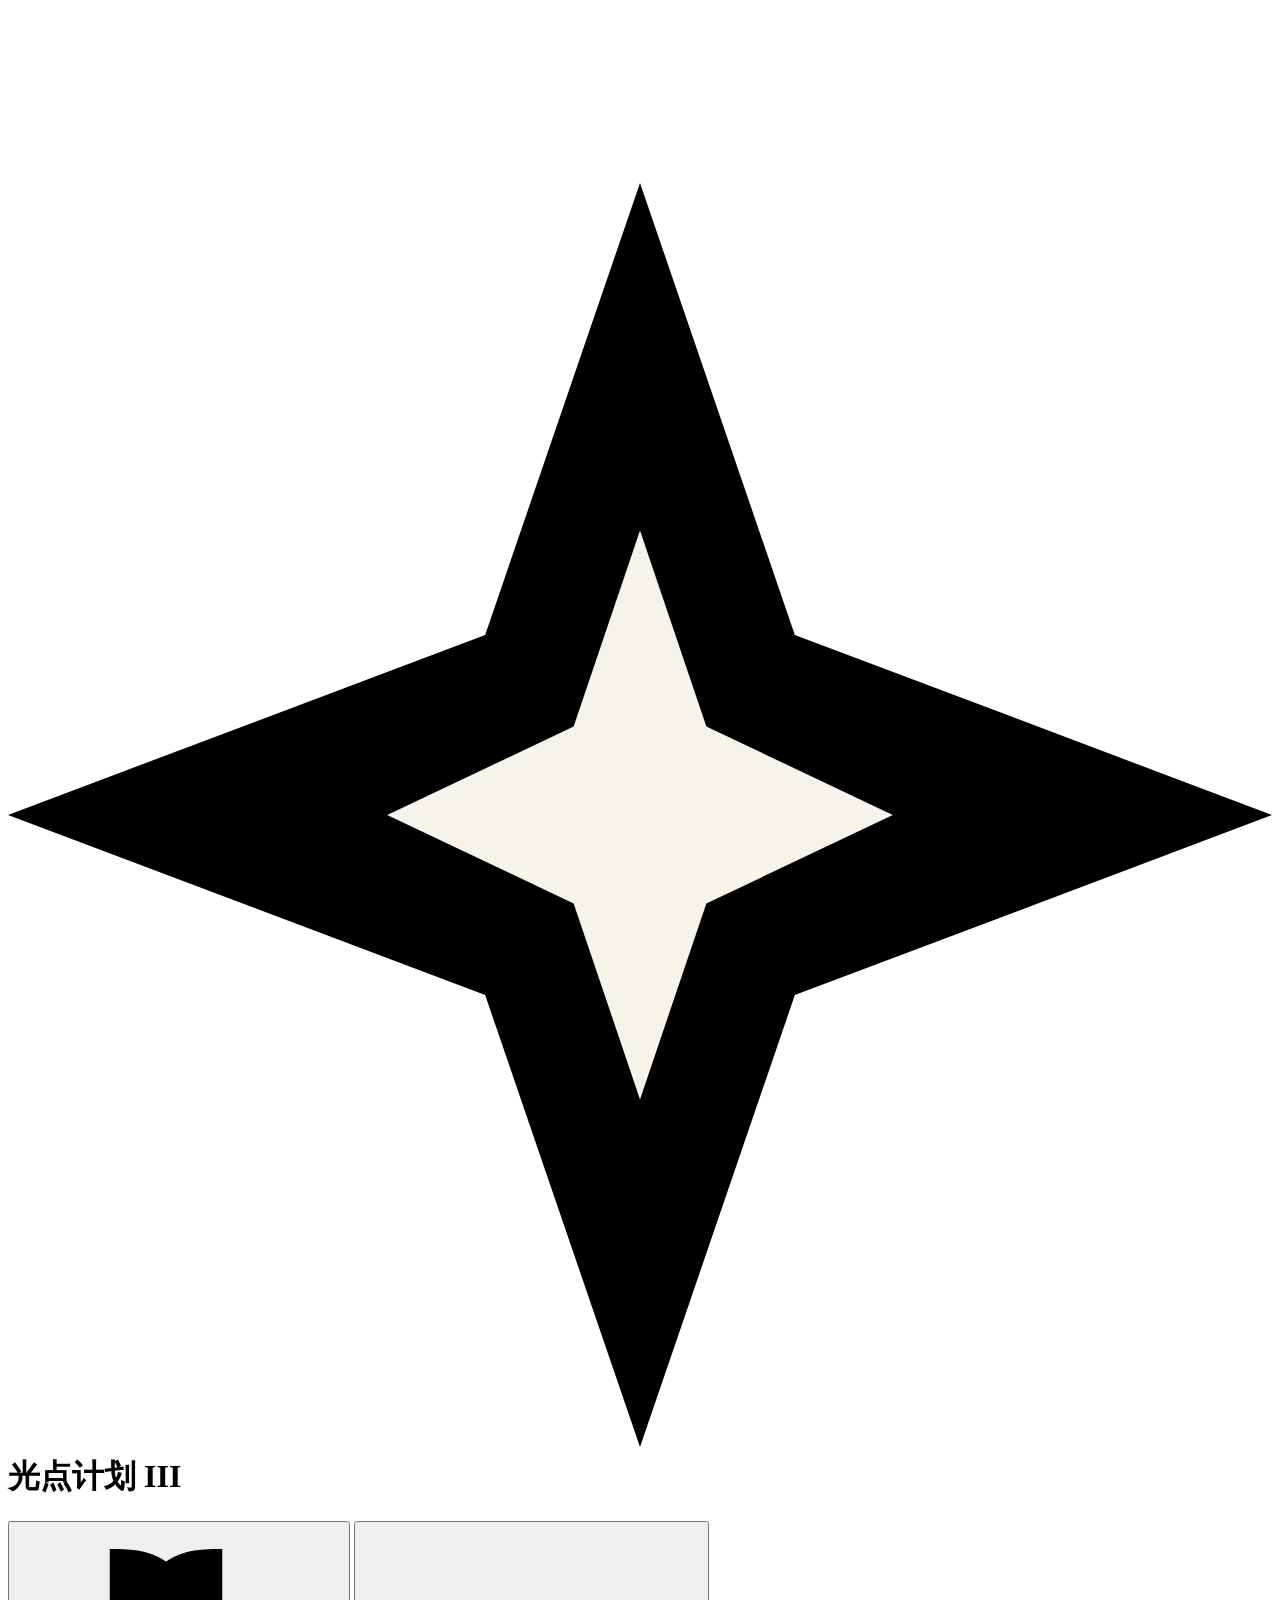
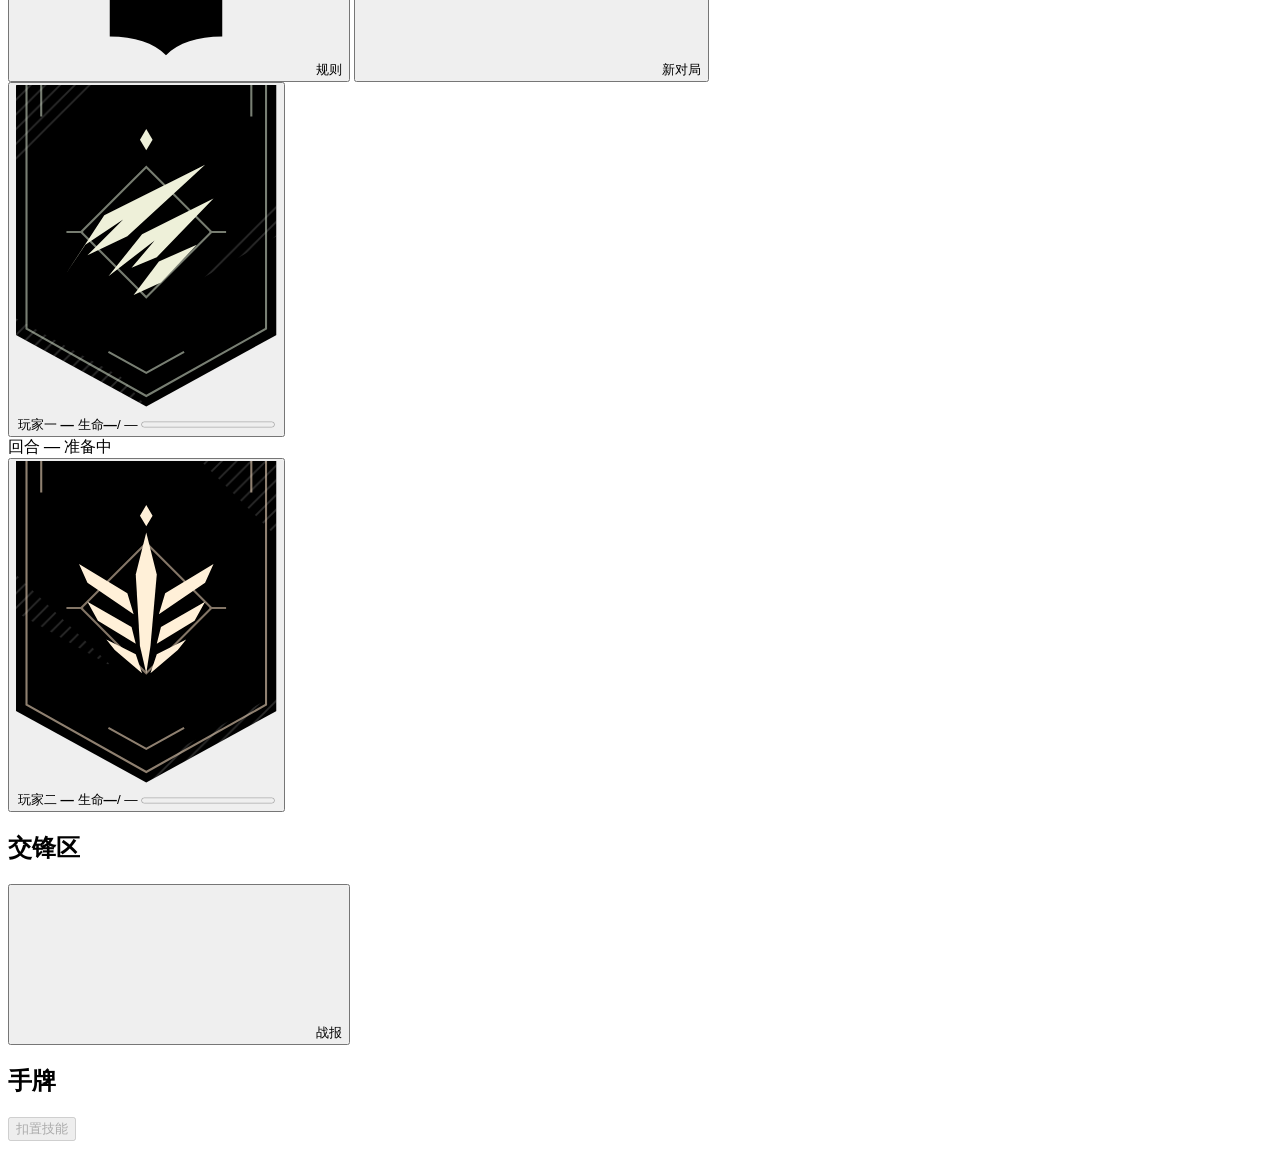
==== battle_ui/static/index.html @ a3306f03 "v0.0.1m10: 完成常规交锋、角色卡包与本机对战前端 打通动态交锋和 OpCode 结算，实装 WAA 东部四科与安诺琳，并提供只读 Displayer 和浏览器战场。归档规则取舍、回归测试和开" ====
<!doctype html>
<html lang="zh-CN">
<head>
  <meta charset="utf-8">
  <meta name="viewport" content="width=device-width, initial-scale=1">
  <meta name="theme-color" content="#f6f3eb">
  <title>光点计划 III · 对战</title>
  <link rel="stylesheet" href="/style.css">
  <script src="/app.js" defer></script>
</head>
<body>
  <svg xmlns="http://www.w3.org/2000/svg" class="symbol-sheet" aria-hidden="true">
    <defs>
      <symbol id="i-brand" viewBox="0 0 40 40">
        <path fill="currentColor" d="m20 0 4.9 14.3L40 20l-15.1 5.7L20 40l-4.9-14.3L0 20l15.1-5.7z"/>
        <path fill="#f6f3eb" d="m20 11 2.1 6.2L28 20l-5.9 2.8L20 29l-2.1-6.2L12 20l5.9-2.8z"/>
      </symbol>
      <symbol id="i-book" viewBox="0 0 24 24"><path d="M12 5v15m0-14C9 4 6 4 3 4v14c4 0 7 1 9 3 2-2 5-3 9-3V4c-3 0-6 0-9 2Z"/></symbol>
      <symbol id="i-plus" viewBox="0 0 24 24"><path d="M12 4v16M4 12h16"/></symbol>
      <symbol id="i-cross" viewBox="0 0 24 24"><path d="m5 5 14 14M19 5 5 19"/></symbol>
      <symbol id="i-arrow" viewBox="0 0 24 24"><path d="M3 12h17m-7-7 7 7-7 7"/></symbol>
      <symbol id="i-log" viewBox="0 0 24 24"><path d="M4 5h16M4 12h16M4 19h10"/></symbol>
      <symbol id="i-info" viewBox="0 0 24 24"><path d="m12 1 11 11-11 11L1 12Zm0 9v7m0-11v1.5"/></symbol>
      <symbol id="i-cards" viewBox="0 0 24 24"><path d="M8 3h12v15h-3M4 6h12v15H4z"/></symbol>
      <symbol id="i-draw" viewBox="0 0 24 24"><path d="m3 9 9-5 9 5-9 5Zm0 4 9 5 9-5M3 17l9 5 9-5"/></symbol>
      <symbol id="i-slash" viewBox="0 0 24 24"><path d="m5 19 4-4m-3-3 6 6m-3-4 9-11 2-1-1 5-9 8"/></symbol>
      <symbol id="i-pierce" viewBox="0 0 24 24"><path d="m3 21 13-13m-8 1 5 1 1 5m0-11 7-1-1 7-4-2z"/></symbol>
      <symbol id="i-blunt" viewBox="0 0 24 24"><path d="m4 21 9-9m-5-6 4-4 10 10-4 4z"/></symbol>
      <symbol id="i-block" viewBox="0 0 24 24"><path d="M12 2 3 6v6c0 4 4 7 9 10 5-3 9-6 9-10V6zM12 6v11"/></symbol>
      <symbol id="i-evade" viewBox="0 0 24 24"><path d="m3 15 7-7h5l-7 7m3 2 7-7h4"/></symbol>
      <symbol id="i-blank" viewBox="0 0 24 24"><path d="M4 4h16v16H4z"/></symbol>
      <symbol id="i-speed" viewBox="0 0 24 24"><path d="m3 17 9-10h4l-4 5m0 5 9-10"/></symbol>
      <symbol id="i-cost" viewBox="0 0 24 24"><path d="m12 2 8 10-8 10-8-10z"/></symbol>
      <symbol id="i-shield" viewBox="0 0 24 24"><path d="m12 2 8 3v7c0 4-5 8-8 10-3-2-8-6-8-10V5z"/></symbol>
      <symbol id="i-crossed" viewBox="0 0 24 24"><path d="m4 2 3 1 13 15-2 2L4 5zM20 2l-3 1-4 5m-4 4-5 6 2 2 5-6m4 4 4-4m-13 0 4 4"/></symbol>
      <pattern id="flag-hatch" width="7" height="7" patternUnits="userSpaceOnUse">
        <path d="M-2 2 2-2m-2 9 7-7m-2 9 4-4" stroke="white" stroke-opacity=".17" fill="none" stroke-width=".8"/>
      </pattern>
      <symbol id="standard-one" viewBox="0 0 124 156">
        <path fill="currentColor" d="M0 0h124v119l-62 34L0 119z"/>
        <path fill="url(#flag-hatch)" d="M0 0h36L0 36zm0 111 50 28 12 14L0 119zm124-57v18L78 98z"/>
        <g fill="none" stroke="#d7e2cd">
          <path opacity=".56" d="M5 0v116l57 32 57-32V0M12 0v15m100-15v15M44 127l18 10 18-10"/>
          <path opacity=".55" d="M31 70 62 39l31 31-31 31zM24 70h8m60 0h8"/>
        </g>
        <g fill="#eef0d9">
          <path d="m23 91 19-29 48-24-37 34-19 9 17-17-18 12z"/>
          <path d="m44 91 16-20 34-17-27 28-12 5 11-13z"/>
          <path d="m56 100 12-16 18-8-17 18z"/>
          <path d="m62 21 3 5-3 5-3-5z"/>
        </g>
      </symbol>
      <symbol id="standard-two" viewBox="0 0 124 156">
        <path fill="currentColor" d="M0 0h124v119l-62 34L0 119z"/>
        <path fill="url(#flag-hatch)" d="M124 0H88l36 36zm0 111-50 28-12 14 62-34zM0 54v18l46 26z"/>
        <g fill="none" stroke="#eed5bb">
          <path opacity=".6" d="M5 0v116l57 32 57-32V0M12 0v15m100-15v15M44 127l18 10 18-10"/>
          <path opacity=".55" d="m31 70 31-31 31 31-31 31zM24 70h8m60 0h8"/>
        </g>
        <g fill="#fff0d8">
          <path d="m62 34 5 20-3 34-2 13-3-13-2-34z"/>
          <path d="m30 49 23 14 3 10-22-15zm64 0L71 63l-3 10 22-15z"/>
          <path d="m34 67 21 12 2 8-18-11zm56 0L69 79l-2 8 18-11z"/>
          <path d="m43 85 14 7 3 9-13-11zm38 0-14 7-3 9 13-11zM62 21l3 5-3 5-3-5z"/>
        </g>
      </symbol>
    </defs>
  </svg>

  <header class="masthead">
    <div class="masthead-inner">
      <h1 class="wordmark"><svg aria-hidden="true" viewBox="0 0 40 40"><use href="#i-brand"/></svg>光点计划 <span>III</span></h1>
      <nav class="page-tools" aria-label="对局菜单">
        <button id="rules" type="button" class="btn btn-quiet"><svg class="icon" aria-hidden="true"><use href="#i-book"/></svg>规则</button>
        <button id="new-game" type="button" class="btn btn-outline"><svg class="icon" aria-hidden="true"><use href="#i-plus"/></svg>新对局</button>
      </nav>
    </div>
  </header>

  <main class="board">
    <section id="fighters" class="matchup" aria-label="出战双方与回合">
      <button id="fighter-1" class="fighter fighter-one" type="button">
        <svg class="standard" viewBox="0 0 124 156" aria-hidden="true"><use href="#standard-one"/></svg>
        <span class="fighter-sheet">
          <span class="fighter-side" data-field="side">玩家一</span>
          <strong class="fighter-name" data-field="name">—</strong>
          <span class="fighter-meta" data-field="meta"></span>
          <span class="health"><span class="health-label">生命</span><b data-field="hp">—</b><span class="health-denominator">/ <span data-field="max-hp">—</span></span></span>
          <progress class="health-bar" data-field="hp-bar" value="0" max="1" aria-label="玩家一生命"></progress>
          <span class="fighter-stats" data-field="stats"></span>
          <span class="fighter-status" data-field="statuses"></span>
        </span>
      </button>
      <div class="round">
        <span class="round-label">回合</span>
        <strong id="round-number" class="round-number">—</strong>
        <span id="phase-name" class="phase-name">准备中</span>
      </div>
      <button id="fighter-2" class="fighter fighter-two" type="button">
        <svg class="standard" viewBox="0 0 124 156" aria-hidden="true"><use href="#standard-two"/></svg>
        <span class="fighter-sheet">
          <span class="fighter-side" data-field="side">玩家二</span>
          <strong class="fighter-name" data-field="name">—</strong>
          <span class="fighter-meta" data-field="meta"></span>
          <span class="health"><span class="health-label">生命</span><b data-field="hp">—</b><span class="health-denominator">/ <span data-field="max-hp">—</span></span></span>
          <progress class="health-bar" data-field="hp-bar" value="0" max="1" aria-label="玩家二生命"></progress>
          <span class="fighter-stats" data-field="stats"></span>
          <span class="fighter-status" data-field="statuses"></span>
        </span>
      </button>
    </section>

    <section class="arena" aria-labelledby="arena-title">
      <header class="section-heading">
        <div class="heading-group"><h2 id="arena-title">交锋区</h2><span id="arena-note" class="subline"></span></div>
        <button id="history-toggle" class="btn btn-quiet" type="button"><svg class="icon" aria-hidden="true"><use href="#i-log"/></svg>战报</button>
      </header>
      <div id="duels" class="duel-list"></div>
    </section>

    <section id="hand-area" class="hand-area" aria-labelledby="hand-title">
      <header class="section-heading">
        <h2 id="hand-title">手牌</h2>
        <span id="hand-meta" class="hand-meta"></span>
      </header>
      <div id="hand" class="hand"></div>
      <div id="handoff" class="handoff" hidden>
        <svg class="handoff-icon icon" aria-hidden="true"><use href="#i-cards"/></svg>
        <h3 id="handoff-title">交接对局</h3>
        <button id="handoff-action" class="btn btn-primary" type="button">接手</button>
      </div>
      <footer id="actions" class="actions">
        <div class="action-context"><span id="action-note" class="action-note"></span><button id="detail-btn" class="btn btn-quiet" type="button" hidden>技能详情</button></div>
        <div class="action-buttons">
          <button id="pass-btn" class="btn btn-quiet" type="button" hidden>交出置卡权</button>
          <button id="end-btn" class="btn btn-outline" type="button" hidden>结束置卡</button>
          <button id="primary-btn" class="btn btn-primary" type="button" disabled>扣置技能</button>
        </div>
      </footer>
    </section>
    <p id="notice" class="notice" role="status" aria-live="polite"></p>
    <noscript><p class="notice">请启用 JavaScript 以进行对局。</p></noscript>
  </main>

  <dialog id="modal" class="dialog" aria-labelledby="modal-title">
    <div class="dialog-layout">
      <header class="dialog-head"><h2 id="modal-title"></h2><button id="modal-close" class="btn btn-icon" type="button" aria-label="关闭"><svg class="icon" aria-hidden="true"><use href="#i-cross"/></svg></button></header>
      <div id="modal-body" class="dialog-body"></div>
      <footer id="modal-actions" class="dialog-actions"></footer>
    </div>
  </dialog>
</body>
</html>
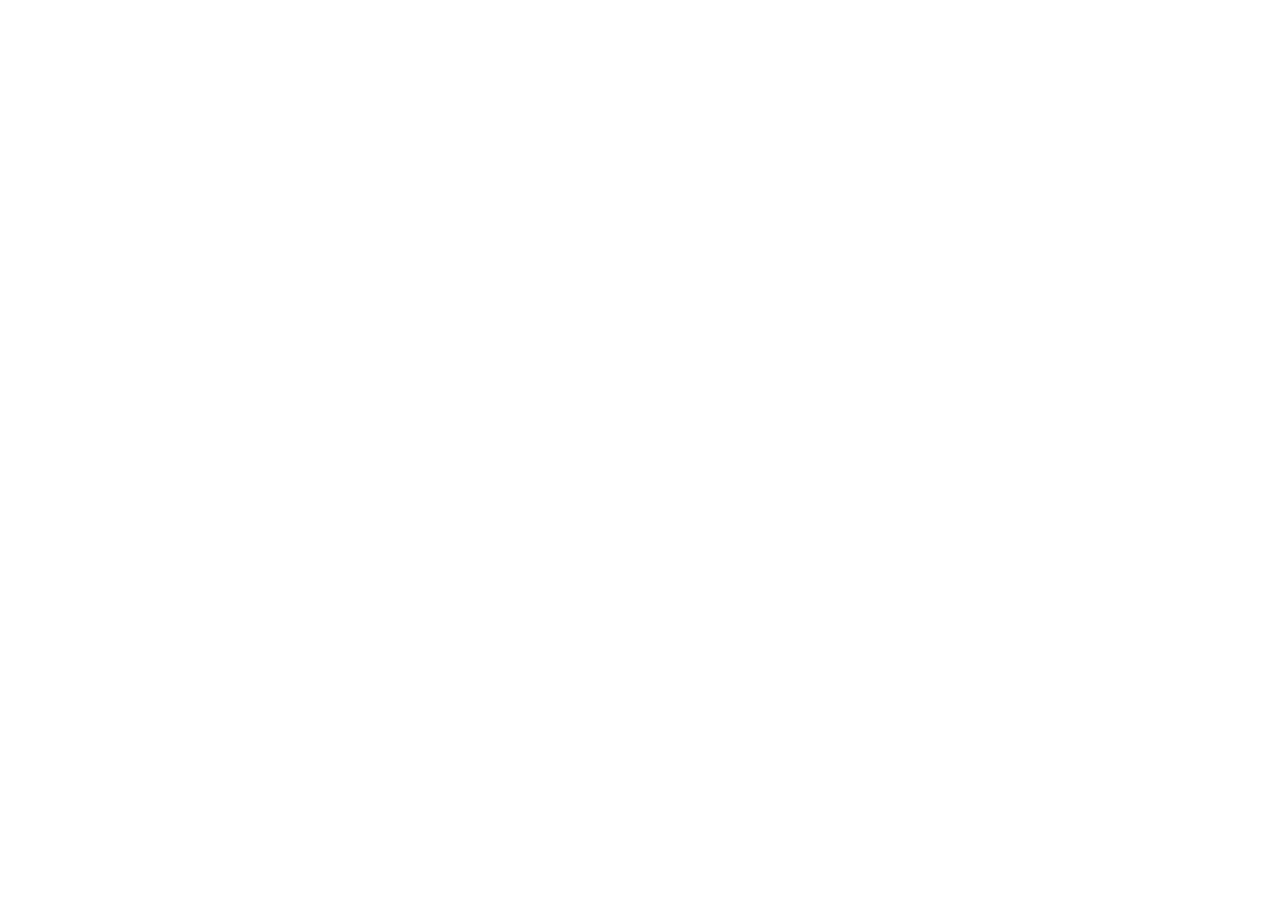
==== commit f62adfa6: "存档：纯WebGL亮色对战界面基线（Three.js + Matter.js + PixiJS，完整原文保真）" ====
--- a/battle_ui/static/index.html
+++ b/battle_ui/static/index.html
@@ -2,152 +2,14 @@
 <html lang="zh-CN">
 <head>
   <meta charset="utf-8">
-  <meta name="viewport" content="width=device-width, initial-scale=1">
-  <meta name="theme-color" content="#f6f3eb">
-  <title>光点计划 III · 对战</title>
+  <meta name="viewport" content="width=device-width, initial-scale=1, maximum-scale=1, user-scalable=no">
+  <title>光点计划 III</title>
   <link rel="stylesheet" href="/style.css">
-  <script src="/app.js" defer></script>
+  <script src="/vendor/matter.min.js" defer></script>
+  <script type="module" src="/app.js"></script>
 </head>
 <body>
-  <svg xmlns="http://www.w3.org/2000/svg" class="symbol-sheet" aria-hidden="true">
-    <defs>
-      <symbol id="i-brand" viewBox="0 0 40 40">
-        <path fill="currentColor" d="m20 0 4.9 14.3L40 20l-15.1 5.7L20 40l-4.9-14.3L0 20l15.1-5.7z"/>
-        <path fill="#f6f3eb" d="m20 11 2.1 6.2L28 20l-5.9 2.8L20 29l-2.1-6.2L12 20l5.9-2.8z"/>
-      </symbol>
-      <symbol id="i-book" viewBox="0 0 24 24"><path d="M12 5v15m0-14C9 4 6 4 3 4v14c4 0 7 1 9 3 2-2 5-3 9-3V4c-3 0-6 0-9 2Z"/></symbol>
-      <symbol id="i-plus" viewBox="0 0 24 24"><path d="M12 4v16M4 12h16"/></symbol>
-      <symbol id="i-cross" viewBox="0 0 24 24"><path d="m5 5 14 14M19 5 5 19"/></symbol>
-      <symbol id="i-arrow" viewBox="0 0 24 24"><path d="M3 12h17m-7-7 7 7-7 7"/></symbol>
-      <symbol id="i-log" viewBox="0 0 24 24"><path d="M4 5h16M4 12h16M4 19h10"/></symbol>
-      <symbol id="i-info" viewBox="0 0 24 24"><path d="m12 1 11 11-11 11L1 12Zm0 9v7m0-11v1.5"/></symbol>
-      <symbol id="i-cards" viewBox="0 0 24 24"><path d="M8 3h12v15h-3M4 6h12v15H4z"/></symbol>
-      <symbol id="i-draw" viewBox="0 0 24 24"><path d="m3 9 9-5 9 5-9 5Zm0 4 9 5 9-5M3 17l9 5 9-5"/></symbol>
-      <symbol id="i-slash" viewBox="0 0 24 24"><path d="m5 19 4-4m-3-3 6 6m-3-4 9-11 2-1-1 5-9 8"/></symbol>
-      <symbol id="i-pierce" viewBox="0 0 24 24"><path d="m3 21 13-13m-8 1 5 1 1 5m0-11 7-1-1 7-4-2z"/></symbol>
-      <symbol id="i-blunt" viewBox="0 0 24 24"><path d="m4 21 9-9m-5-6 4-4 10 10-4 4z"/></symbol>
-      <symbol id="i-block" viewBox="0 0 24 24"><path d="M12 2 3 6v6c0 4 4 7 9 10 5-3 9-6 9-10V6zM12 6v11"/></symbol>
-      <symbol id="i-evade" viewBox="0 0 24 24"><path d="m3 15 7-7h5l-7 7m3 2 7-7h4"/></symbol>
-      <symbol id="i-blank" viewBox="0 0 24 24"><path d="M4 4h16v16H4z"/></symbol>
-      <symbol id="i-speed" viewBox="0 0 24 24"><path d="m3 17 9-10h4l-4 5m0 5 9-10"/></symbol>
-      <symbol id="i-cost" viewBox="0 0 24 24"><path d="m12 2 8 10-8 10-8-10z"/></symbol>
-      <symbol id="i-shield" viewBox="0 0 24 24"><path d="m12 2 8 3v7c0 4-5 8-8 10-3-2-8-6-8-10V5z"/></symbol>
-      <symbol id="i-crossed" viewBox="0 0 24 24"><path d="m4 2 3 1 13 15-2 2L4 5zM20 2l-3 1-4 5m-4 4-5 6 2 2 5-6m4 4 4-4m-13 0 4 4"/></symbol>
-      <pattern id="flag-hatch" width="7" height="7" patternUnits="userSpaceOnUse">
-        <path d="M-2 2 2-2m-2 9 7-7m-2 9 4-4" stroke="white" stroke-opacity=".17" fill="none" stroke-width=".8"/>
-      </pattern>
-      <symbol id="standard-one" viewBox="0 0 124 156">
-        <path fill="currentColor" d="M0 0h124v119l-62 34L0 119z"/>
-        <path fill="url(#flag-hatch)" d="M0 0h36L0 36zm0 111 50 28 12 14L0 119zm124-57v18L78 98z"/>
-        <g fill="none" stroke="#d7e2cd">
-          <path opacity=".56" d="M5 0v116l57 32 57-32V0M12 0v15m100-15v15M44 127l18 10 18-10"/>
-          <path opacity=".55" d="M31 70 62 39l31 31-31 31zM24 70h8m60 0h8"/>
-        </g>
-        <g fill="#eef0d9">
-          <path d="m23 91 19-29 48-24-37 34-19 9 17-17-18 12z"/>
-          <path d="m44 91 16-20 34-17-27 28-12 5 11-13z"/>
-          <path d="m56 100 12-16 18-8-17 18z"/>
-          <path d="m62 21 3 5-3 5-3-5z"/>
-        </g>
-      </symbol>
-      <symbol id="standard-two" viewBox="0 0 124 156">
-        <path fill="currentColor" d="M0 0h124v119l-62 34L0 119z"/>
-        <path fill="url(#flag-hatch)" d="M124 0H88l36 36zm0 111-50 28-12 14 62-34zM0 54v18l46 26z"/>
-        <g fill="none" stroke="#eed5bb">
-          <path opacity=".6" d="M5 0v116l57 32 57-32V0M12 0v15m100-15v15M44 127l18 10 18-10"/>
-          <path opacity=".55" d="m31 70 31-31 31 31-31 31zM24 70h8m60 0h8"/>
-        </g>
-        <g fill="#fff0d8">
-          <path d="m62 34 5 20-3 34-2 13-3-13-2-34z"/>
-          <path d="m30 49 23 14 3 10-22-15zm64 0L71 63l-3 10 22-15z"/>
-          <path d="m34 67 21 12 2 8-18-11zm56 0L69 79l-2 8 18-11z"/>
-          <path d="m43 85 14 7 3 9-13-11zm38 0-14 7-3 9 13-11zM62 21l3 5-3 5-3-5z"/>
-        </g>
-      </symbol>
-    </defs>
-  </svg>
-
-  <header class="masthead">
-    <div class="masthead-inner">
-      <h1 class="wordmark"><svg aria-hidden="true" viewBox="0 0 40 40"><use href="#i-brand"/></svg>光点计划 <span>III</span></h1>
-      <nav class="page-tools" aria-label="对局菜单">
-        <button id="rules" type="button" class="btn btn-quiet"><svg class="icon" aria-hidden="true"><use href="#i-book"/></svg>规则</button>
-        <button id="new-game" type="button" class="btn btn-outline"><svg class="icon" aria-hidden="true"><use href="#i-plus"/></svg>新对局</button>
-      </nav>
-    </div>
-  </header>
-
-  <main class="board">
-    <section id="fighters" class="matchup" aria-label="出战双方与回合">
-      <button id="fighter-1" class="fighter fighter-one" type="button">
-        <svg class="standard" viewBox="0 0 124 156" aria-hidden="true"><use href="#standard-one"/></svg>
-        <span class="fighter-sheet">
-          <span class="fighter-side" data-field="side">玩家一</span>
-          <strong class="fighter-name" data-field="name">—</strong>
-          <span class="fighter-meta" data-field="meta"></span>
-          <span class="health"><span class="health-label">生命</span><b data-field="hp">—</b><span class="health-denominator">/ <span data-field="max-hp">—</span></span></span>
-          <progress class="health-bar" data-field="hp-bar" value="0" max="1" aria-label="玩家一生命"></progress>
-          <span class="fighter-stats" data-field="stats"></span>
-          <span class="fighter-status" data-field="statuses"></span>
-        </span>
-      </button>
-      <div class="round">
-        <span class="round-label">回合</span>
-        <strong id="round-number" class="round-number">—</strong>
-        <span id="phase-name" class="phase-name">准备中</span>
-      </div>
-      <button id="fighter-2" class="fighter fighter-two" type="button">
-        <svg class="standard" viewBox="0 0 124 156" aria-hidden="true"><use href="#standard-two"/></svg>
-        <span class="fighter-sheet">
-          <span class="fighter-side" data-field="side">玩家二</span>
-          <strong class="fighter-name" data-field="name">—</strong>
-          <span class="fighter-meta" data-field="meta"></span>
-          <span class="health"><span class="health-label">生命</span><b data-field="hp">—</b><span class="health-denominator">/ <span data-field="max-hp">—</span></span></span>
-          <progress class="health-bar" data-field="hp-bar" value="0" max="1" aria-label="玩家二生命"></progress>
-          <span class="fighter-stats" data-field="stats"></span>
-          <span class="fighter-status" data-field="statuses"></span>
-        </span>
-      </button>
-    </section>
-
-    <section class="arena" aria-labelledby="arena-title">
-      <header class="section-heading">
-        <div class="heading-group"><h2 id="arena-title">交锋区</h2><span id="arena-note" class="subline"></span></div>
-        <button id="history-toggle" class="btn btn-quiet" type="button"><svg class="icon" aria-hidden="true"><use href="#i-log"/></svg>战报</button>
-      </header>
-      <div id="duels" class="duel-list"></div>
-    </section>
-
-    <section id="hand-area" class="hand-area" aria-labelledby="hand-title">
-      <header class="section-heading">
-        <h2 id="hand-title">手牌</h2>
-        <span id="hand-meta" class="hand-meta"></span>
-      </header>
-      <div id="hand" class="hand"></div>
-      <div id="handoff" class="handoff" hidden>
-        <svg class="handoff-icon icon" aria-hidden="true"><use href="#i-cards"/></svg>
-        <h3 id="handoff-title">交接对局</h3>
-        <button id="handoff-action" class="btn btn-primary" type="button">接手</button>
-      </div>
-      <footer id="actions" class="actions">
-        <div class="action-context"><span id="action-note" class="action-note"></span><button id="detail-btn" class="btn btn-quiet" type="button" hidden>技能详情</button></div>
-        <div class="action-buttons">
-          <button id="pass-btn" class="btn btn-quiet" type="button" hidden>交出置卡权</button>
-          <button id="end-btn" class="btn btn-outline" type="button" hidden>结束置卡</button>
-          <button id="primary-btn" class="btn btn-primary" type="button" disabled>扣置技能</button>
-        </div>
-      </footer>
-    </section>
-    <p id="notice" class="notice" role="status" aria-live="polite"></p>
-    <noscript><p class="notice">请启用 JavaScript 以进行对局。</p></noscript>
-  </main>
-
-  <dialog id="modal" class="dialog" aria-labelledby="modal-title">
-    <div class="dialog-layout">
-      <header class="dialog-head"><h2 id="modal-title"></h2><button id="modal-close" class="btn btn-icon" type="button" aria-label="关闭"><svg class="icon" aria-hidden="true"><use href="#i-cross"/></svg></button></header>
-      <div id="modal-body" class="dialog-body"></div>
-      <footer id="modal-actions" class="dialog-actions"></footer>
-    </div>
-  </dialog>
+  <canvas id="three-canvas"></canvas>
+  <canvas id="pixi-canvas"></canvas>
 </body>
 </html>
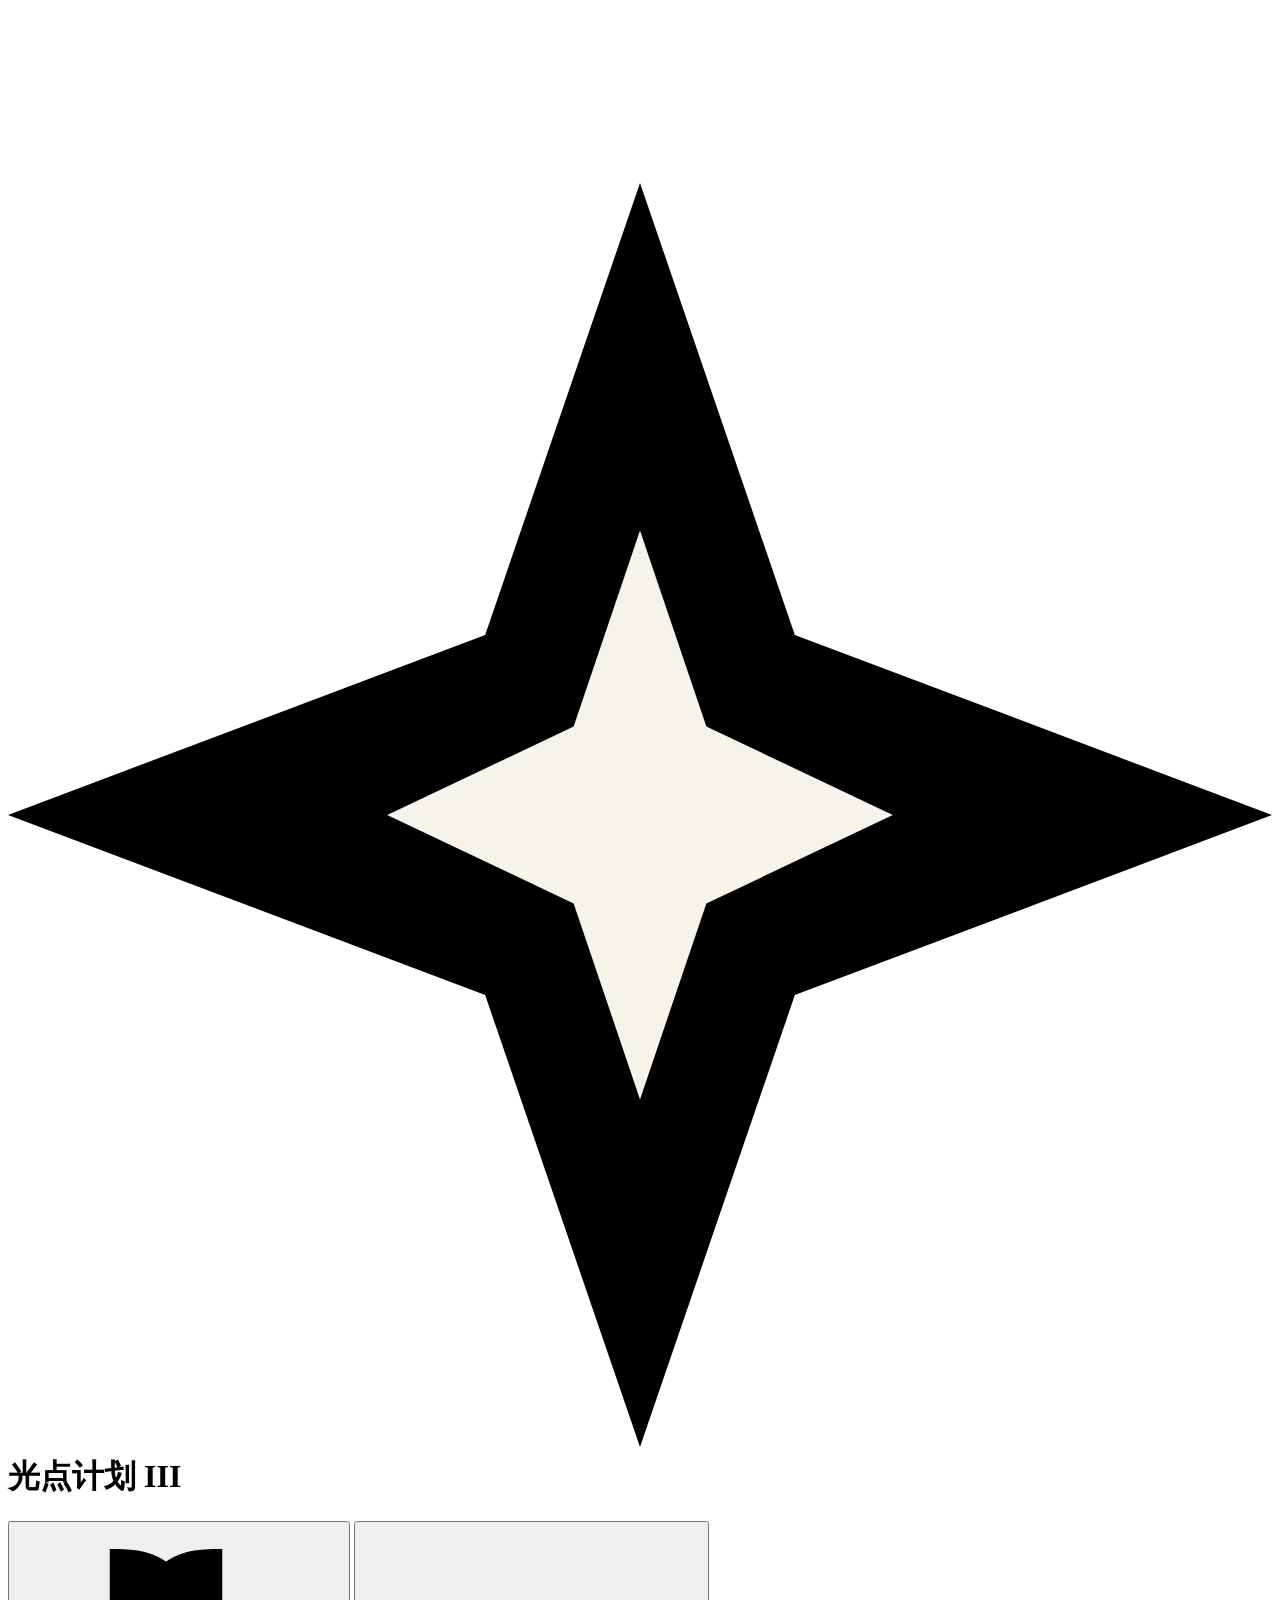
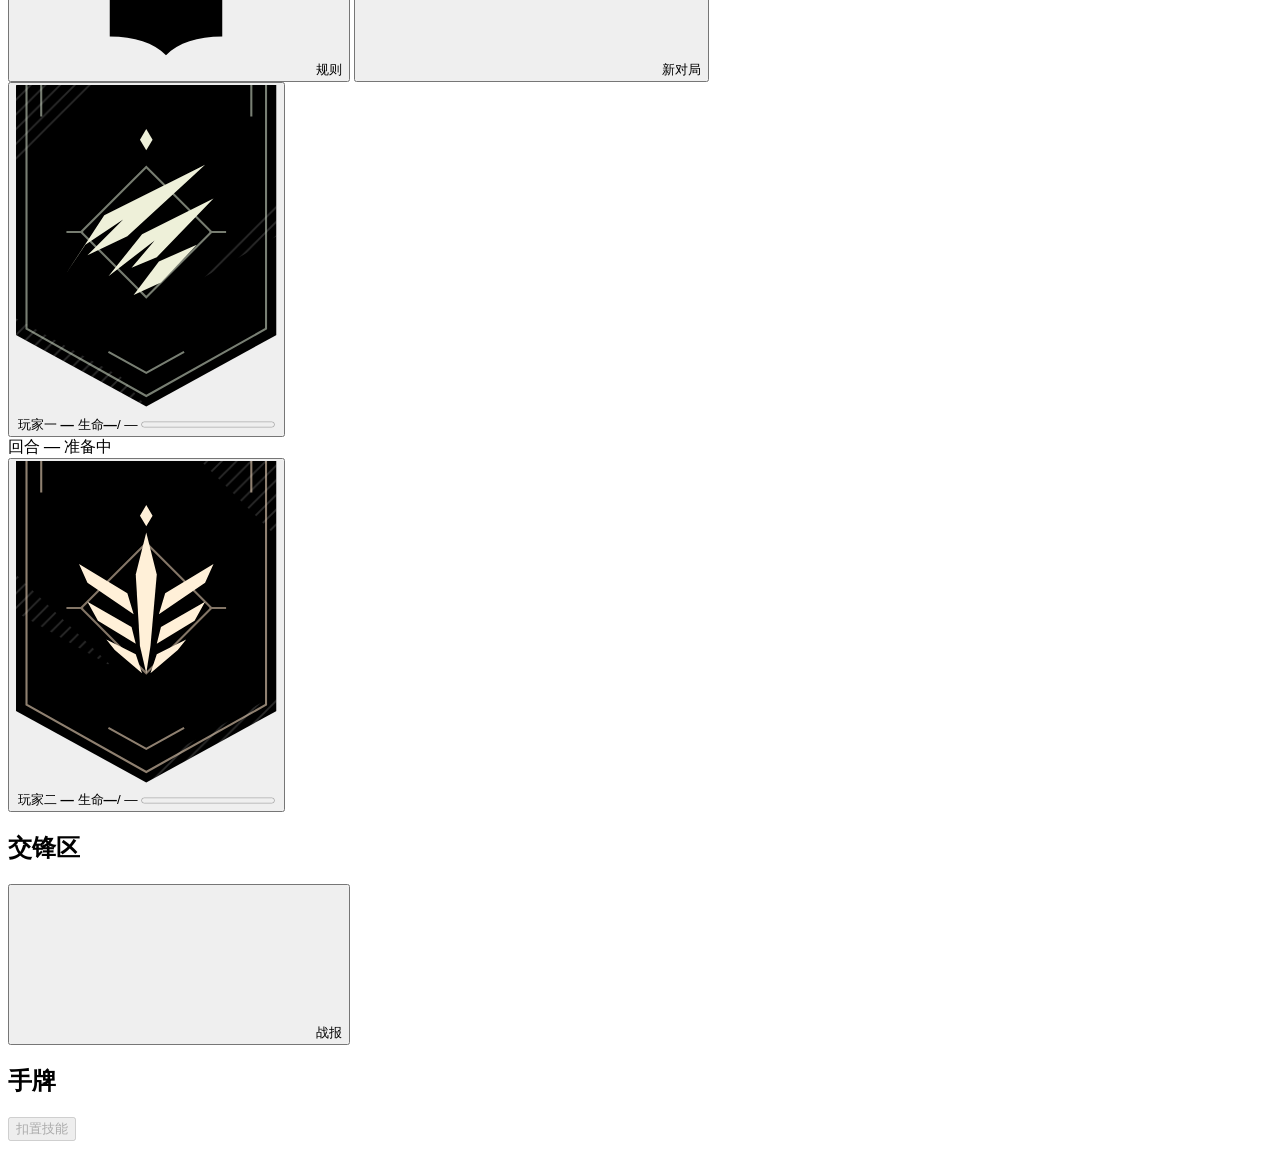
==== commit dd13fdb5: "合并角色与战斗规则扩展及联机席位适配（#1） 合并角色与战斗规则扩展，适配联机房间" ====
--- a/battle_ui/static/index.html
+++ b/battle_ui/static/index.html
@@ -2,14 +2,162 @@
 <html lang="zh-CN">
 <head>
   <meta charset="utf-8">
-  <meta name="viewport" content="width=device-width, initial-scale=1, maximum-scale=1, user-scalable=no">
-  <title>光点计划 III</title>
+  <meta name="viewport" content="width=device-width, initial-scale=1">
+  <meta name="theme-color" content="#f6f3eb">
+  <title>光点计划 III · 对战</title>
   <link rel="stylesheet" href="/style.css">
-  <script src="/vendor/matter.min.js" defer></script>
-  <script type="module" src="/app.js"></script>
+  <script src="/app.js" defer></script>
 </head>
 <body>
-  <canvas id="three-canvas"></canvas>
-  <canvas id="pixi-canvas"></canvas>
+  <svg xmlns="http://www.w3.org/2000/svg" class="symbol-sheet" aria-hidden="true">
+    <defs>
+      <symbol id="i-brand" viewBox="0 0 40 40">
+        <path fill="currentColor" d="m20 0 4.9 14.3L40 20l-15.1 5.7L20 40l-4.9-14.3L0 20l15.1-5.7z"/>
+        <path fill="#f6f3eb" d="m20 11 2.1 6.2L28 20l-5.9 2.8L20 29l-2.1-6.2L12 20l5.9-2.8z"/>
+      </symbol>
+      <symbol id="i-book" viewBox="0 0 24 24"><path d="M12 5v15m0-14C9 4 6 4 3 4v14c4 0 7 1 9 3 2-2 5-3 9-3V4c-3 0-6 0-9 2Z"/></symbol>
+      <symbol id="i-plus" viewBox="0 0 24 24"><path d="M12 4v16M4 12h16"/></symbol>
+      <symbol id="i-cross" viewBox="0 0 24 24"><path d="m5 5 14 14M19 5 5 19"/></symbol>
+      <symbol id="i-arrow" viewBox="0 0 24 24"><path d="M3 12h17m-7-7 7 7-7 7"/></symbol>
+      <symbol id="i-log" viewBox="0 0 24 24"><path d="M4 5h16M4 12h16M4 19h10"/></symbol>
+      <symbol id="i-info" viewBox="0 0 24 24"><path d="m12 1 11 11-11 11L1 12Zm0 9v7m0-11v1.5"/></symbol>
+      <symbol id="i-cards" viewBox="0 0 24 24"><path d="M8 3h12v15h-3M4 6h12v15H4z"/></symbol>
+      <symbol id="i-draw" viewBox="0 0 24 24"><path d="m3 9 9-5 9 5-9 5Zm0 4 9 5 9-5M3 17l9 5 9-5"/></symbol>
+      <symbol id="i-slash" viewBox="0 0 24 24"><path d="m5 19 4-4m-3-3 6 6m-3-4 9-11 2-1-1 5-9 8"/></symbol>
+      <symbol id="i-pierce" viewBox="0 0 24 24"><path d="m3 21 13-13m-8 1 5 1 1 5m0-11 7-1-1 7-4-2z"/></symbol>
+      <symbol id="i-blunt" viewBox="0 0 24 24"><path d="m4 21 9-9m-5-6 4-4 10 10-4 4z"/></symbol>
+      <symbol id="i-block" viewBox="0 0 24 24"><path d="M12 2 3 6v6c0 4 4 7 9 10 5-3 9-6 9-10V6zM12 6v11"/></symbol>
+      <symbol id="i-evade" viewBox="0 0 24 24"><path d="m3 15 7-7h5l-7 7m3 2 7-7h4"/></symbol>
+      <symbol id="i-blank" viewBox="0 0 24 24"><path d="M4 4h16v16H4z"/></symbol>
+      <symbol id="i-speed" viewBox="0 0 24 24"><path d="m3 17 9-10h4l-4 5m0 5 9-10"/></symbol>
+      <symbol id="i-cost" viewBox="0 0 24 24"><path d="m12 2 8 10-8 10-8-10z"/></symbol>
+      <symbol id="i-shield" viewBox="0 0 24 24"><path d="m12 2 8 3v7c0 4-5 8-8 10-3-2-8-6-8-10V5z"/></symbol>
+      <symbol id="i-crossed" viewBox="0 0 24 24"><path d="m4 2 3 1 13 15-2 2L4 5zM20 2l-3 1-4 5m-4 4-5 6 2 2 5-6m4 4 4-4m-13 0 4 4"/></symbol>
+      <pattern id="flag-hatch" width="7" height="7" patternUnits="userSpaceOnUse">
+        <path d="M-2 2 2-2m-2 9 7-7m-2 9 4-4" stroke="white" stroke-opacity=".17" fill="none" stroke-width=".8"/>
+      </pattern>
+      <symbol id="standard-one" viewBox="0 0 124 156">
+        <path fill="currentColor" d="M0 0h124v119l-62 34L0 119z"/>
+        <path fill="url(#flag-hatch)" d="M0 0h36L0 36zm0 111 50 28 12 14L0 119zm124-57v18L78 98z"/>
+        <g fill="none" stroke="#d7e2cd">
+          <path opacity=".56" d="M5 0v116l57 32 57-32V0M12 0v15m100-15v15M44 127l18 10 18-10"/>
+          <path opacity=".55" d="M31 70 62 39l31 31-31 31zM24 70h8m60 0h8"/>
+        </g>
+        <g fill="#eef0d9">
+          <path d="m23 91 19-29 48-24-37 34-19 9 17-17-18 12z"/>
+          <path d="m44 91 16-20 34-17-27 28-12 5 11-13z"/>
+          <path d="m56 100 12-16 18-8-17 18z"/>
+          <path d="m62 21 3 5-3 5-3-5z"/>
+        </g>
+      </symbol>
+      <symbol id="standard-two" viewBox="0 0 124 156">
+        <path fill="currentColor" d="M0 0h124v119l-62 34L0 119z"/>
+        <path fill="url(#flag-hatch)" d="M124 0H88l36 36zm0 111-50 28-12 14 62-34zM0 54v18l46 26z"/>
+        <g fill="none" stroke="#eed5bb">
+          <path opacity=".6" d="M5 0v116l57 32 57-32V0M12 0v15m100-15v15M44 127l18 10 18-10"/>
+          <path opacity=".55" d="m31 70 31-31 31 31-31 31zM24 70h8m60 0h8"/>
+        </g>
+        <g fill="#fff0d8">
+          <path d="m62 34 5 20-3 34-2 13-3-13-2-34z"/>
+          <path d="m30 49 23 14 3 10-22-15zm64 0L71 63l-3 10 22-15z"/>
+          <path d="m34 67 21 12 2 8-18-11zm56 0L69 79l-2 8 18-11z"/>
+          <path d="m43 85 14 7 3 9-13-11zm38 0-14 7-3 9 13-11zM62 21l3 5-3 5-3-5z"/>
+        </g>
+      </symbol>
+    </defs>
+  </svg>
+
+  <header class="masthead">
+    <div class="masthead-inner">
+      <h1 class="wordmark"><svg aria-hidden="true" viewBox="0 0 40 40"><use href="#i-brand"/></svg>光点计划 <span>III</span></h1>
+      <nav class="page-tools" aria-label="对局菜单">
+        <button id="rules" type="button" class="btn btn-quiet"><svg class="icon" aria-hidden="true"><use href="#i-book"/></svg>规则</button>
+        <button id="new-game" type="button" class="btn btn-outline"><svg class="icon" aria-hidden="true"><use href="#i-plus"/></svg>新对局</button>
+      </nav>
+    </div>
+  </header>
+
+  <main class="board">
+    <section id="fighters" class="matchup" aria-label="出战双方与回合">
+      <button id="fighter-1" class="fighter fighter-one" type="button">
+        <svg class="standard" viewBox="0 0 124 156" aria-hidden="true"><use href="#standard-one"/></svg>
+        <span class="fighter-sheet">
+          <span class="fighter-side" data-field="side">玩家一</span>
+          <strong class="fighter-name" data-field="name">—</strong>
+          <span class="fighter-meta" data-field="meta"></span>
+          <span class="health"><span class="health-label">生命</span><b data-field="hp">—</b><span class="health-denominator">/ <span data-field="max-hp">—</span></span></span>
+          <progress class="health-bar" data-field="hp-bar" value="0" max="1" aria-label="玩家一生命"></progress>
+          <span class="fighter-meta" data-field="lightcore"></span>
+          <span class="fighter-stats" data-field="stats"></span>
+          <span class="fighter-status" data-field="statuses"></span>
+        </span>
+      </button>
+      <div class="round">
+        <span class="round-label">回合</span>
+        <strong id="round-number" class="round-number">—</strong>
+        <span id="phase-name" class="phase-name">准备中</span>
+      </div>
+      <button id="fighter-2" class="fighter fighter-two" type="button">
+        <svg class="standard" viewBox="0 0 124 156" aria-hidden="true"><use href="#standard-two"/></svg>
+        <span class="fighter-sheet">
+          <span class="fighter-side" data-field="side">玩家二</span>
+          <strong class="fighter-name" data-field="name">—</strong>
+          <span class="fighter-meta" data-field="meta"></span>
+          <span class="health"><span class="health-label">生命</span><b data-field="hp">—</b><span class="health-denominator">/ <span data-field="max-hp">—</span></span></span>
+          <progress class="health-bar" data-field="hp-bar" value="0" max="1" aria-label="玩家二生命"></progress>
+          <span class="fighter-meta" data-field="lightcore"></span>
+          <span class="fighter-stats" data-field="stats"></span>
+          <span class="fighter-status" data-field="statuses"></span>
+        </span>
+      </button>
+    </section>
+
+    <section class="arena" aria-labelledby="arena-title">
+      <header class="section-heading">
+        <div class="heading-group"><h2 id="arena-title">交锋区</h2><span id="arena-note" class="subline"></span></div>
+        <div class="page-tools">
+          <button id="special-btn" class="btn btn-outline" type="button" hidden>特殊行动</button>
+          <button id="history-toggle" class="btn btn-quiet" type="button"><svg class="icon" aria-hidden="true"><use href="#i-log"/></svg>战报</button>
+        </div>
+      </header>
+      <div id="duels" class="duel-list"></div>
+    </section>
+
+    <section id="hand-area" class="hand-area" aria-labelledby="hand-title">
+      <header class="section-heading">
+        <h2 id="hand-title">手牌</h2>
+        <span id="hand-meta" class="hand-meta"></span>
+      </header>
+      <div id="hand" class="hand"></div>
+      <div id="handoff" class="handoff" hidden>
+        <svg class="handoff-icon icon" aria-hidden="true"><use href="#i-cards"/></svg>
+        <h3 id="handoff-title">交接对局</h3>
+        <div class="handoff-seats">
+          <button id="handoff-action" class="btn btn-primary" type="button">接手</button>
+          <button id="handoff-other" class="btn btn-outline" type="button" hidden>接手</button>
+        </div>
+      </div>
+      <footer id="actions" class="actions">
+        <div class="action-context"><span id="action-note" class="action-note"></span><button id="detail-btn" class="btn btn-quiet" type="button" hidden>技能详情</button></div>
+        <div class="action-buttons">
+          <button id="switch-seat" class="btn btn-quiet" type="button" hidden>交给对方操作</button>
+          <button id="respond-btn" class="btn btn-outline" type="button" hidden>处理待迎击</button>
+          <button id="pass-btn" class="btn btn-quiet" type="button" hidden>交出置卡权</button>
+          <button id="end-btn" class="btn btn-outline" type="button" hidden>结束置卡</button>
+          <button id="primary-btn" class="btn btn-primary" type="button" disabled>扣置技能</button>
+        </div>
+      </footer>
+    </section>
+    <p id="notice" class="notice" role="status" aria-live="polite"></p>
+    <noscript><p class="notice">请启用 JavaScript 以进行对局。</p></noscript>
+  </main>
+
+  <dialog id="modal" class="dialog" aria-labelledby="modal-title">
+    <div class="dialog-layout">
+      <header class="dialog-head"><h2 id="modal-title"></h2><button id="modal-close" class="btn btn-icon" type="button" aria-label="关闭"><svg class="icon" aria-hidden="true"><use href="#i-cross"/></svg></button></header>
+      <div id="modal-body" class="dialog-body"></div>
+      <footer id="modal-actions" class="dialog-actions"></footer>
+    </div>
+  </dialog>
 </body>
 </html>
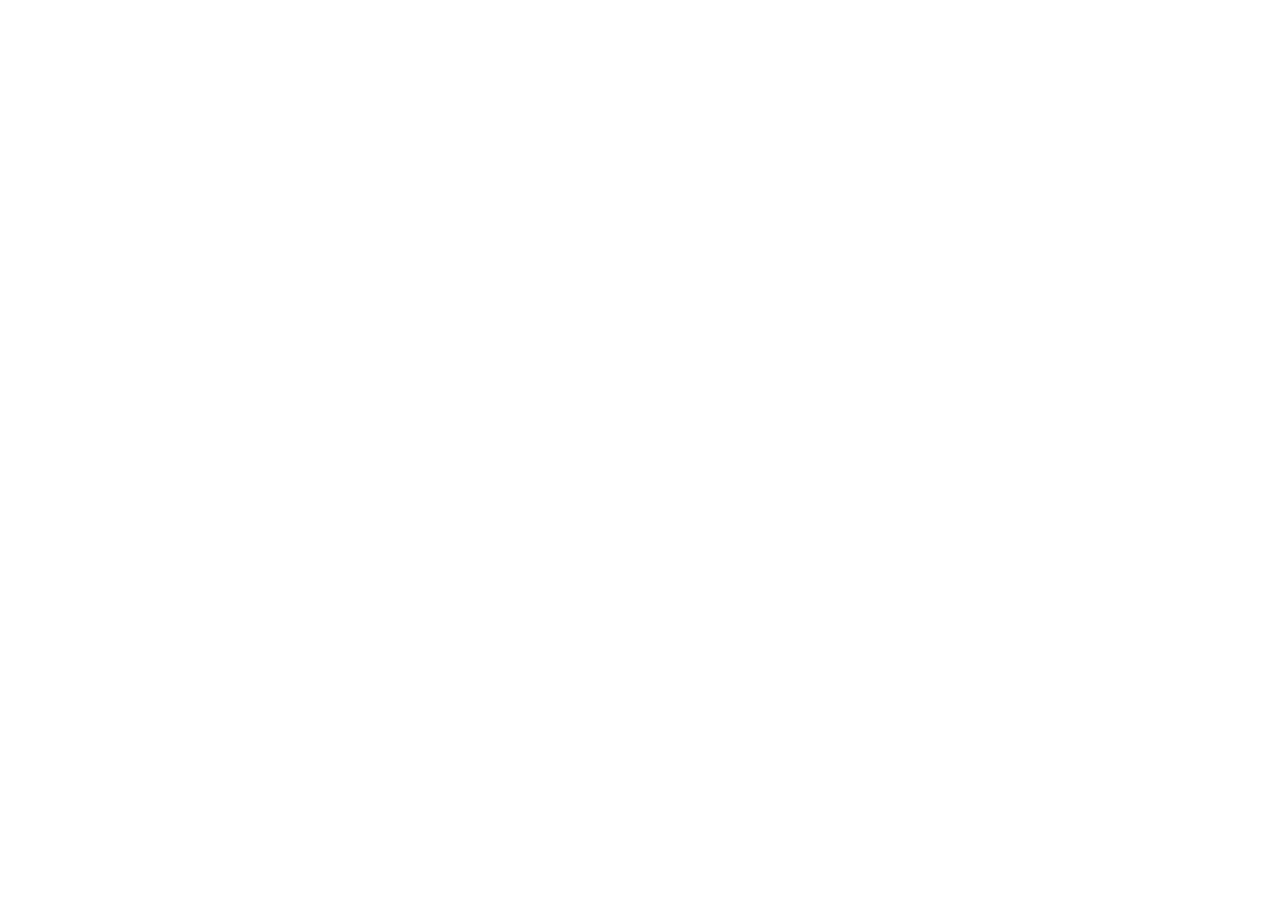
==== commit 569c513d: "合并 master 的 WebGL 界面并适配资源支付与角色词条" ====
--- a/battle_ui/static/index.html
+++ b/battle_ui/static/index.html
@@ -2,162 +2,14 @@
 <html lang="zh-CN">
 <head>
   <meta charset="utf-8">
-  <meta name="viewport" content="width=device-width, initial-scale=1">
-  <meta name="theme-color" content="#f6f3eb">
-  <title>光点计划 III · 对战</title>
+  <meta name="viewport" content="width=device-width, initial-scale=1, maximum-scale=1, user-scalable=no">
+  <title>光点计划 III</title>
   <link rel="stylesheet" href="/style.css">
-  <script src="/app.js" defer></script>
+  <script src="/vendor/matter.min.js" defer></script>
+  <script type="module" src="/app.js"></script>
 </head>
 <body>
-  <svg xmlns="http://www.w3.org/2000/svg" class="symbol-sheet" aria-hidden="true">
-    <defs>
-      <symbol id="i-brand" viewBox="0 0 40 40">
-        <path fill="currentColor" d="m20 0 4.9 14.3L40 20l-15.1 5.7L20 40l-4.9-14.3L0 20l15.1-5.7z"/>
-        <path fill="#f6f3eb" d="m20 11 2.1 6.2L28 20l-5.9 2.8L20 29l-2.1-6.2L12 20l5.9-2.8z"/>
-      </symbol>
-      <symbol id="i-book" viewBox="0 0 24 24"><path d="M12 5v15m0-14C9 4 6 4 3 4v14c4 0 7 1 9 3 2-2 5-3 9-3V4c-3 0-6 0-9 2Z"/></symbol>
-      <symbol id="i-plus" viewBox="0 0 24 24"><path d="M12 4v16M4 12h16"/></symbol>
-      <symbol id="i-cross" viewBox="0 0 24 24"><path d="m5 5 14 14M19 5 5 19"/></symbol>
-      <symbol id="i-arrow" viewBox="0 0 24 24"><path d="M3 12h17m-7-7 7 7-7 7"/></symbol>
-      <symbol id="i-log" viewBox="0 0 24 24"><path d="M4 5h16M4 12h16M4 19h10"/></symbol>
-      <symbol id="i-info" viewBox="0 0 24 24"><path d="m12 1 11 11-11 11L1 12Zm0 9v7m0-11v1.5"/></symbol>
-      <symbol id="i-cards" viewBox="0 0 24 24"><path d="M8 3h12v15h-3M4 6h12v15H4z"/></symbol>
-      <symbol id="i-draw" viewBox="0 0 24 24"><path d="m3 9 9-5 9 5-9 5Zm0 4 9 5 9-5M3 17l9 5 9-5"/></symbol>
-      <symbol id="i-slash" viewBox="0 0 24 24"><path d="m5 19 4-4m-3-3 6 6m-3-4 9-11 2-1-1 5-9 8"/></symbol>
-      <symbol id="i-pierce" viewBox="0 0 24 24"><path d="m3 21 13-13m-8 1 5 1 1 5m0-11 7-1-1 7-4-2z"/></symbol>
-      <symbol id="i-blunt" viewBox="0 0 24 24"><path d="m4 21 9-9m-5-6 4-4 10 10-4 4z"/></symbol>
-      <symbol id="i-block" viewBox="0 0 24 24"><path d="M12 2 3 6v6c0 4 4 7 9 10 5-3 9-6 9-10V6zM12 6v11"/></symbol>
-      <symbol id="i-evade" viewBox="0 0 24 24"><path d="m3 15 7-7h5l-7 7m3 2 7-7h4"/></symbol>
-      <symbol id="i-blank" viewBox="0 0 24 24"><path d="M4 4h16v16H4z"/></symbol>
-      <symbol id="i-speed" viewBox="0 0 24 24"><path d="m3 17 9-10h4l-4 5m0 5 9-10"/></symbol>
-      <symbol id="i-cost" viewBox="0 0 24 24"><path d="m12 2 8 10-8 10-8-10z"/></symbol>
-      <symbol id="i-shield" viewBox="0 0 24 24"><path d="m12 2 8 3v7c0 4-5 8-8 10-3-2-8-6-8-10V5z"/></symbol>
-      <symbol id="i-crossed" viewBox="0 0 24 24"><path d="m4 2 3 1 13 15-2 2L4 5zM20 2l-3 1-4 5m-4 4-5 6 2 2 5-6m4 4 4-4m-13 0 4 4"/></symbol>
-      <pattern id="flag-hatch" width="7" height="7" patternUnits="userSpaceOnUse">
-        <path d="M-2 2 2-2m-2 9 7-7m-2 9 4-4" stroke="white" stroke-opacity=".17" fill="none" stroke-width=".8"/>
-      </pattern>
-      <symbol id="standard-one" viewBox="0 0 124 156">
-        <path fill="currentColor" d="M0 0h124v119l-62 34L0 119z"/>
-        <path fill="url(#flag-hatch)" d="M0 0h36L0 36zm0 111 50 28 12 14L0 119zm124-57v18L78 98z"/>
-        <g fill="none" stroke="#d7e2cd">
-          <path opacity=".56" d="M5 0v116l57 32 57-32V0M12 0v15m100-15v15M44 127l18 10 18-10"/>
-          <path opacity=".55" d="M31 70 62 39l31 31-31 31zM24 70h8m60 0h8"/>
-        </g>
-        <g fill="#eef0d9">
-          <path d="m23 91 19-29 48-24-37 34-19 9 17-17-18 12z"/>
-          <path d="m44 91 16-20 34-17-27 28-12 5 11-13z"/>
-          <path d="m56 100 12-16 18-8-17 18z"/>
-          <path d="m62 21 3 5-3 5-3-5z"/>
-        </g>
-      </symbol>
-      <symbol id="standard-two" viewBox="0 0 124 156">
-        <path fill="currentColor" d="M0 0h124v119l-62 34L0 119z"/>
-        <path fill="url(#flag-hatch)" d="M124 0H88l36 36zm0 111-50 28-12 14 62-34zM0 54v18l46 26z"/>
-        <g fill="none" stroke="#eed5bb">
-          <path opacity=".6" d="M5 0v116l57 32 57-32V0M12 0v15m100-15v15M44 127l18 10 18-10"/>
-          <path opacity=".55" d="m31 70 31-31 31 31-31 31zM24 70h8m60 0h8"/>
-        </g>
-        <g fill="#fff0d8">
-          <path d="m62 34 5 20-3 34-2 13-3-13-2-34z"/>
-          <path d="m30 49 23 14 3 10-22-15zm64 0L71 63l-3 10 22-15z"/>
-          <path d="m34 67 21 12 2 8-18-11zm56 0L69 79l-2 8 18-11z"/>
-          <path d="m43 85 14 7 3 9-13-11zm38 0-14 7-3 9 13-11zM62 21l3 5-3 5-3-5z"/>
-        </g>
-      </symbol>
-    </defs>
-  </svg>
-
-  <header class="masthead">
-    <div class="masthead-inner">
-      <h1 class="wordmark"><svg aria-hidden="true" viewBox="0 0 40 40"><use href="#i-brand"/></svg>光点计划 <span>III</span></h1>
-      <nav class="page-tools" aria-label="对局菜单">
-        <button id="rules" type="button" class="btn btn-quiet"><svg class="icon" aria-hidden="true"><use href="#i-book"/></svg>规则</button>
-        <button id="new-game" type="button" class="btn btn-outline"><svg class="icon" aria-hidden="true"><use href="#i-plus"/></svg>新对局</button>
-      </nav>
-    </div>
-  </header>
-
-  <main class="board">
-    <section id="fighters" class="matchup" aria-label="出战双方与回合">
-      <button id="fighter-1" class="fighter fighter-one" type="button">
-        <svg class="standard" viewBox="0 0 124 156" aria-hidden="true"><use href="#standard-one"/></svg>
-        <span class="fighter-sheet">
-          <span class="fighter-side" data-field="side">玩家一</span>
-          <strong class="fighter-name" data-field="name">—</strong>
-          <span class="fighter-meta" data-field="meta"></span>
-          <span class="health"><span class="health-label">生命</span><b data-field="hp">—</b><span class="health-denominator">/ <span data-field="max-hp">—</span></span></span>
-          <progress class="health-bar" data-field="hp-bar" value="0" max="1" aria-label="玩家一生命"></progress>
-          <span class="fighter-meta" data-field="lightcore"></span>
-          <span class="fighter-stats" data-field="stats"></span>
-          <span class="fighter-status" data-field="statuses"></span>
-        </span>
-      </button>
-      <div class="round">
-        <span class="round-label">回合</span>
-        <strong id="round-number" class="round-number">—</strong>
-        <span id="phase-name" class="phase-name">准备中</span>
-      </div>
-      <button id="fighter-2" class="fighter fighter-two" type="button">
-        <svg class="standard" viewBox="0 0 124 156" aria-hidden="true"><use href="#standard-two"/></svg>
-        <span class="fighter-sheet">
-          <span class="fighter-side" data-field="side">玩家二</span>
-          <strong class="fighter-name" data-field="name">—</strong>
-          <span class="fighter-meta" data-field="meta"></span>
-          <span class="health"><span class="health-label">生命</span><b data-field="hp">—</b><span class="health-denominator">/ <span data-field="max-hp">—</span></span></span>
-          <progress class="health-bar" data-field="hp-bar" value="0" max="1" aria-label="玩家二生命"></progress>
-          <span class="fighter-meta" data-field="lightcore"></span>
-          <span class="fighter-stats" data-field="stats"></span>
-          <span class="fighter-status" data-field="statuses"></span>
-        </span>
-      </button>
-    </section>
-
-    <section class="arena" aria-labelledby="arena-title">
-      <header class="section-heading">
-        <div class="heading-group"><h2 id="arena-title">交锋区</h2><span id="arena-note" class="subline"></span></div>
-        <div class="page-tools">
-          <button id="special-btn" class="btn btn-outline" type="button" hidden>特殊行动</button>
-          <button id="history-toggle" class="btn btn-quiet" type="button"><svg class="icon" aria-hidden="true"><use href="#i-log"/></svg>战报</button>
-        </div>
-      </header>
-      <div id="duels" class="duel-list"></div>
-    </section>
-
-    <section id="hand-area" class="hand-area" aria-labelledby="hand-title">
-      <header class="section-heading">
-        <h2 id="hand-title">手牌</h2>
-        <span id="hand-meta" class="hand-meta"></span>
-      </header>
-      <div id="hand" class="hand"></div>
-      <div id="handoff" class="handoff" hidden>
-        <svg class="handoff-icon icon" aria-hidden="true"><use href="#i-cards"/></svg>
-        <h3 id="handoff-title">交接对局</h3>
-        <div class="handoff-seats">
-          <button id="handoff-action" class="btn btn-primary" type="button">接手</button>
-          <button id="handoff-other" class="btn btn-outline" type="button" hidden>接手</button>
-        </div>
-      </div>
-      <footer id="actions" class="actions">
-        <div class="action-context"><span id="action-note" class="action-note"></span><button id="detail-btn" class="btn btn-quiet" type="button" hidden>技能详情</button></div>
-        <div class="action-buttons">
-          <button id="switch-seat" class="btn btn-quiet" type="button" hidden>交给对方操作</button>
-          <button id="respond-btn" class="btn btn-outline" type="button" hidden>处理待迎击</button>
-          <button id="pass-btn" class="btn btn-quiet" type="button" hidden>交出置卡权</button>
-          <button id="end-btn" class="btn btn-outline" type="button" hidden>结束置卡</button>
-          <button id="primary-btn" class="btn btn-primary" type="button" disabled>扣置技能</button>
-        </div>
-      </footer>
-    </section>
-    <p id="notice" class="notice" role="status" aria-live="polite"></p>
-    <noscript><p class="notice">请启用 JavaScript 以进行对局。</p></noscript>
-  </main>
-
-  <dialog id="modal" class="dialog" aria-labelledby="modal-title">
-    <div class="dialog-layout">
-      <header class="dialog-head"><h2 id="modal-title"></h2><button id="modal-close" class="btn btn-icon" type="button" aria-label="关闭"><svg class="icon" aria-hidden="true"><use href="#i-cross"/></svg></button></header>
-      <div id="modal-body" class="dialog-body"></div>
-      <footer id="modal-actions" class="dialog-actions"></footer>
-    </div>
-  </dialog>
+  <canvas id="three-canvas"></canvas>
+  <canvas id="pixi-canvas"></canvas>
 </body>
 </html>
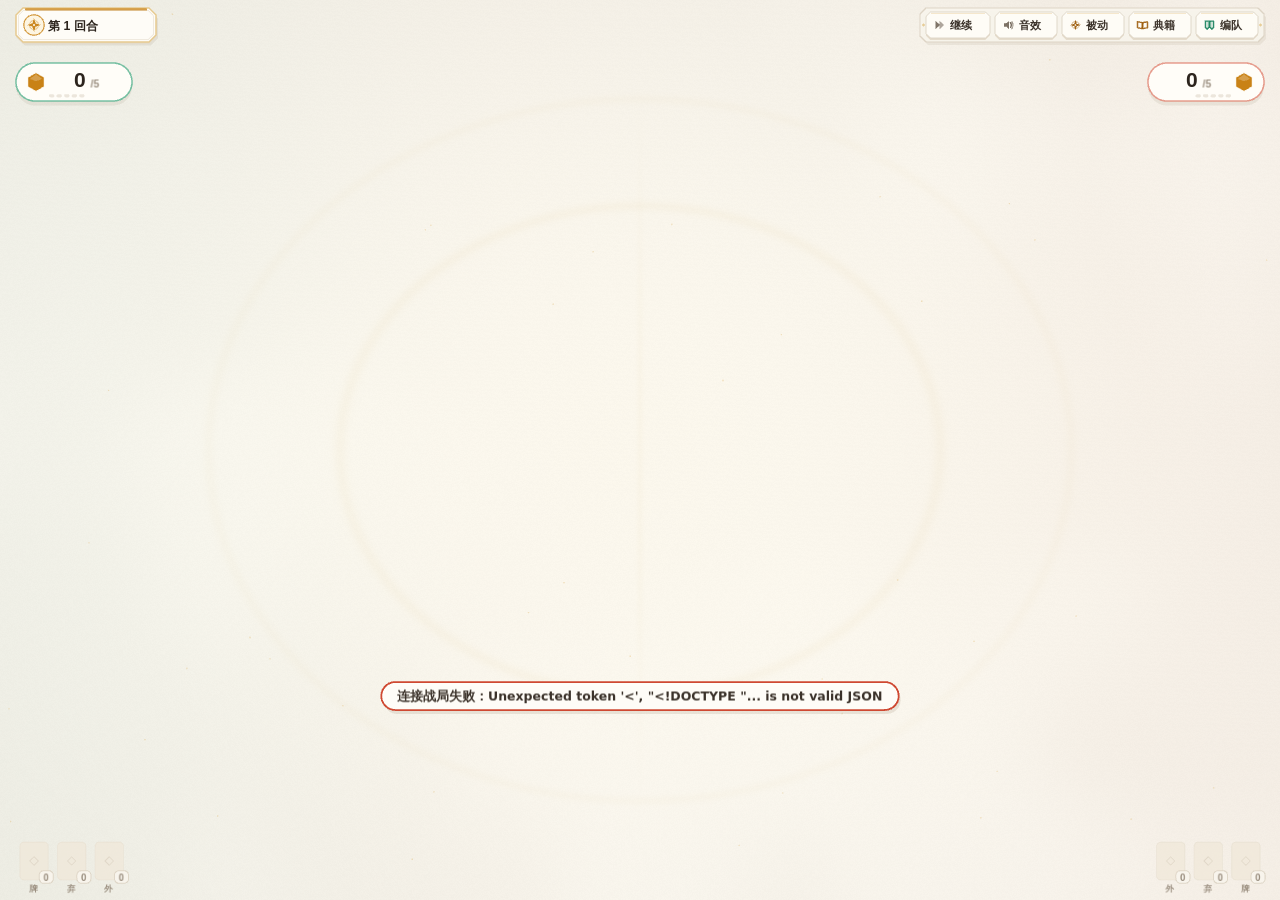
==== commit 245bbb11: "保存离线 PvE 房间、Canvas 逐拍对战与再战入口" ====
--- a/battle_ui/static/index.html
+++ b/battle_ui/static/index.html
@@ -4,9 +4,24 @@
   <meta charset="utf-8">
   <meta name="viewport" content="width=device-width, initial-scale=1, maximum-scale=1, user-scalable=no">
   <title>光点计划 III</title>
-  <link rel="stylesheet" href="/style.css">
-  <script src="/vendor/matter.min.js" defer></script>
-  <script type="module" src="/app.js"></script>
+  <link rel="stylesheet" href="./style.css">
+  <script src="./vendor/matter.min.js" defer></script>
+  <script type="module" src="./app.js"></script>
+  <template id="battle-record-template">
+    <dialog id="battle-record" aria-labelledby="battle-record-title">
+      <form method="dialog" class="battle-record-panel">
+        <header>
+          <h1 id="battle-record-title">战局记录</h1>
+          <button autofocus>关闭</button>
+        </header>
+        <textarea readonly aria-label="纯文本战局记录"></textarea>
+        <footer>
+          <p role="status"></p>
+          <button type="button" id="copy-battle-record" disabled>复制全文</button>
+        </footer>
+      </form>
+    </dialog>
+  </template>
 </head>
 <body>
   <canvas id="three-canvas"></canvas>
--- a/battle_ui/static/style.css
+++ b/battle_ui/static/style.css
@@ -0,0 +1,125 @@
+html, body {
+  margin: 0;
+  padding: 0;
+  width: 100%;
+  height: 100%;
+  overflow: hidden;
+  background: #f5f2ea;
+  user-select: none;
+  -webkit-user-select: none;
+}
+
+#three-canvas,
+#pixi-canvas {
+  position: fixed;
+  inset: 0;
+  width: 100vw;
+  height: 100vh;
+  display: block;
+}
+
+#three-canvas {
+  z-index: 1;
+  pointer-events: none;
+}
+
+#pixi-canvas {
+  z-index: 2;
+  touch-action: none;
+}
+
+#battle-record {
+  --record-paper: #faf6eb;
+  --record-ink: #3b3226;
+  --record-line: #cabb9d;
+  --record-accent: #17765c;
+  box-sizing: border-box;
+  width: min(44rem, calc(100% - 2rem));
+  max-height: calc(100% - 2rem);
+  padding: 0;
+  border: 1px solid var(--record-line);
+  border-radius: 12px;
+  background: var(--record-paper);
+  color: var(--record-ink);
+  box-shadow: 0 6px 24px #38281740;
+  font: 16px system-ui, sans-serif;
+}
+
+#battle-record::backdrop {
+  background: #38281755;
+}
+
+.battle-record-panel {
+  display: grid;
+  grid-template-rows: auto minmax(0, 1fr) auto;
+  gap: 12px;
+  height: min(36rem, calc(100dvh - 2.125rem));
+  padding: 16px;
+  box-sizing: border-box;
+}
+
+.battle-record-panel header,
+.battle-record-panel footer {
+  display: flex;
+  align-items: center;
+  justify-content: space-between;
+  gap: 12px;
+}
+
+.battle-record-panel h1 {
+  margin: 0;
+  font-size: 1.15rem;
+}
+
+.battle-record-panel p {
+  margin: 0;
+  font-size: 0.875rem;
+}
+
+.battle-record-panel textarea {
+  min-width: 0;
+  padding: 12px;
+  border: 1px solid var(--record-line);
+  border-radius: 6px;
+  resize: none;
+  background: #fffdf5;
+  color: inherit;
+  font: inherit;
+  line-height: 1.55;
+  user-select: text;
+  -webkit-user-select: text;
+  overscroll-behavior: contain;
+}
+
+.battle-record-panel button {
+  min-height: 40px;
+  padding: 0 12px;
+  border: 1px solid var(--record-line);
+  border-radius: 6px;
+  background: #fffdf5;
+  color: inherit;
+  font: inherit;
+  white-space: nowrap;
+  cursor: pointer;
+}
+
+#copy-battle-record {
+  margin-left: auto;
+  background: var(--record-accent);
+  color: white;
+}
+
+.battle-record-panel button:disabled {
+  opacity: 0.55;
+  cursor: default;
+}
+
+.battle-record-panel button:hover:not(:disabled) {
+  box-shadow: inset 0 0 0 1px var(--record-line);
+}
+
+.battle-record-panel button:focus-visible,
+.battle-record-panel textarea:focus-visible {
+  outline: 2px solid var(--record-accent);
+  outline-offset: 2px;
+}
